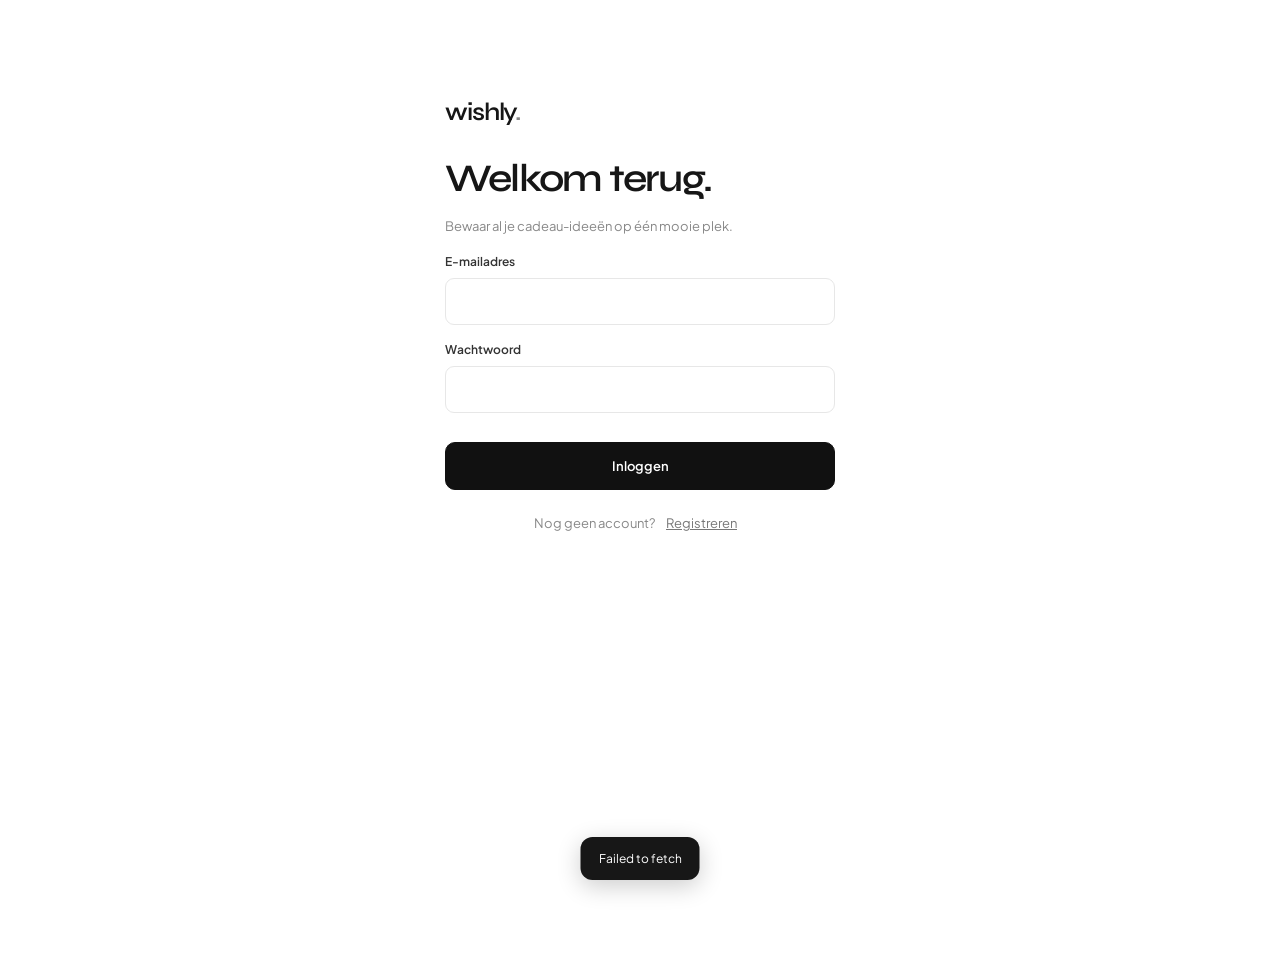
==== docs/index.html @ e37e59d4 "Add files via upload" ====
<!doctype html><html lang="nl"><head><meta charset="utf-8"><meta name="viewport" content="width=device-width,initial-scale=1,viewport-fit=cover"><meta name="theme-color" content="#ffffff"><meta name="description" content="Wishly, jouw persoonlijke verlanglijst."><link rel="manifest" href="./manifest.webmanifest"><link rel="icon" href="./icon.svg" type="image/svg+xml"><link rel="preconnect" href="https://fonts.googleapis.com"><link rel="preconnect" href="https://fonts.gstatic.com" crossorigin><link href="https://fonts.googleapis.com/css2?family=Plus+Jakarta+Sans:wght@300;400;500;600;700&family=Syne:wght@500;600;700&display=swap" rel="stylesheet"><link rel="stylesheet" href="./style.css?v=1.6.0"><script src="./config.js"></script><title>Wishly — Mijn wensen</title></head><body>

<div id="app"><div class="loading">Wishly<span class="dot">.</span></div></div>
<div id="toast" aria-live="polite"></div><script src="./app.js?v=1.6.0" defer></script></body></html>
---- docs/style.css ----
:root{font-family:Inter,-apple-system,BlinkMacSystemFont,"Segoe UI",sans-serif;color:#161616;background:#fff;font-synthesis:none;-webkit-font-smoothing:antialiased}*{box-sizing:border-box}body{margin:0;min-height:100vh}button,input,textarea,select{font:inherit}button{cursor:pointer}button:disabled{cursor:not-allowed;opacity:.5}a{color:inherit}button,a{-webkit-tap-highlight-color:transparent}svg{flex:none}.shell{max-width:760px;margin:auto;min-height:100dvh;padding:27px 18px 120px}.top{display:flex;align-items:center;justify-content:space-between;gap:12px}.eyebrow{font-size:9px;letter-spacing:2.2px;color:#a6a6a6;font-weight:700;margin-bottom:8px}.brand{font-size:25px;font-weight:790;letter-spacing:-1.55px;line-height:1}.brand span{color:#888}.small-actions{display:flex;gap:8px}.iconbtn{background:#fff;border:1px solid #eee;border-radius:50%;width:44px;height:44px;display:grid;place-items:center;color:#171717}.intro{margin-top:57px}.intro h1{font-size:clamp(36px,8vw,55px);letter-spacing:-2.9px;font-weight:720;line-height:1.1;margin:0}.intro p{color:#999;font-size:13px;margin:12px 0 0}.filters{display:flex;gap:8px;overflow-x:auto;scrollbar-width:none;padding:32px 0 20px;scroll-snap-type:x proximity}.filters::-webkit-scrollbar{display:none}.pill{white-space:nowrap;padding:10px 15px;border:1px solid #eaeaea;background:white;border-radius:999px;color:#646464;font-size:12px;font-weight:600;min-height:40px;scroll-snap-align:start}.pill.active{background:#151515;color:#fff;border-color:#151515}.gallery-tools{display:flex;align-items:center;justify-content:space-between;gap:12px;margin:0 0 13px}.item-count{font-size:12px;color:#919191}.item-count strong{color:#181818}.sort-wrap select{border:0;background:transparent;color:#777;max-width:180px;font-size:12px;padding:7px 0 7px 6px}.received-filter{display:flex;gap:8px;align-items:center;color:#a0a0a0;font-size:11px;margin:0 0 19px;cursor:pointer}.received-filter input{accent-color:#151515;width:15px;height:15px;margin:0}.gallery{display:grid;grid-template-columns:repeat(2,minmax(0,1fr));gap:10px;align-items:start}.tile{border:1px solid #ededed;background:#fafafa;padding:0;position:relative;border-radius:12px;overflow:hidden;aspect-ratio:1/1;max-height:260px;min-width:0;text-align:left;touch-action:manipulation}.tile img{width:100%;height:100%;object-fit:contain;display:block;transition:transform .25s}.tile:active img{transform:scale(1.035)}.placeholder{height:100%;display:grid;place-items:center;background:#f2f2f2;color:#bdbdbd;font-size:35px}.tile-category,.tile-price{position:absolute;z-index:1;max-width:calc(100% - 16px);white-space:nowrap;overflow:hidden;text-overflow:ellipsis;background:rgba(255,255,255,.97);border:1px solid rgba(0,0,0,.18);box-shadow:0 1px 5px rgba(0,0,0,.10);backdrop-filter:blur(12px);-webkit-backdrop-filter:blur(12px);color:#161616;border-radius:7px;padding:7px 9px;font-size:10px;font-weight:650;line-height:1.1}.tile-category{top:9px;right:9px}.tile-price{left:9px;bottom:9px;font-size:11px}.tile.received img{filter:grayscale(1);opacity:.63}.status{position:absolute;left:9px;top:9px;background:#111;color:white;border-radius:6px;padding:7px 9px;font-size:10px}.reserved-cover{position:absolute;inset:0;background:#ffffffe0;display:grid;place-items:center;font-size:12px;font-weight:650}.fab{position:fixed;bottom:max(20px,env(safe-area-inset-bottom));left:50%;transform:translateX(-50%);z-index:3;display:flex;align-items:center;justify-content:center;gap:9px;white-space:nowrap;padding:15px 22px;border:0;border-radius:100px;background:#111;color:#fff;font-size:13px;font-weight:650;box-shadow:0 8px 28px #0002;min-height:53px}.fab svg{width:19px;height:19px}.empty{text-align:center;padding:70px 18px}.empty-icon{display:flex;align-items:center;justify-content:center;margin:auto auto 16px;width:58px;height:58px;background:#f6f6f6;border-radius:50%;color:#888}.empty h2{margin:0;font-size:18px;letter-spacing:-.5px}.empty p{color:#999;font-size:13px;line-height:1.6}.empty .secondary{margin-top:12px}.primary,.secondary,.danger{display:inline-flex;justify-content:center;align-items:center;gap:9px;min-height:48px;border-radius:10px;padding:13px 17px;font-size:13px;font-weight:650;text-decoration:none}.primary{border:1px solid #111;background:#111;color:#fff}.secondary{border:1px solid #e4e4e4;color:#222;background:#fff}.danger{border:0;background:transparent;color:#777}.link{background:transparent;border:0;text-decoration:underline;padding:9px;color:#777}.dialog-open{overflow:hidden}.modal-bg{position:fixed;z-index:10;inset:0;background:#0008;display:flex;justify-content:center;align-items:flex-end}.sheet{background:white;width:min(100%,650px);max-height:96dvh;overflow:auto;overscroll-behavior:contain;border-radius:20px 20px 0 0;padding:10px 20px max(34px,env(safe-area-inset-bottom))}.sheet:before{content:'';display:block;width:34px;height:4px;border-radius:5px;background:#dedede;margin:1px auto 17px}.sheet-head{display:flex;justify-content:space-between;align-items:center;margin-bottom:24px}.sheet-head h2{font-size:15px;font-weight:700;letter-spacing:-.3px;margin:0}.close{border:0;background:#f5f5f5;width:36px;height:36px;border-radius:50%;font-size:22px;color:#333}.detail-photo{background:#f7f7f7;border-radius:12px;overflow:hidden}.hero{display:block;width:100%;height:min(48dvh,420px);max-height:420px;object-fit:contain}.detail-kicker{color:#888;text-transform:uppercase;letter-spacing:1.5px;font-weight:650;font-size:10px;margin:26px 0 10px}.detail-heading{display:flex;justify-content:space-between;align-items:baseline;gap:15px}.detail-title{font-size:26px;line-height:1.2;letter-spacing:-1px;margin:0;font-weight:720;min-width:0}.price{font-size:20px;font-weight:680;white-space:nowrap;letter-spacing:-.5px}.description{white-space:pre-wrap;color:#818181;font-size:13px;line-height:1.75;margin:17px 0}.detail-received{font-size:12px;color:#777}.buttons{display:flex;flex-wrap:wrap;gap:9px;margin:22px 0 0}.buttons>*{flex:1;text-align:center}.detail-actions{margin-top:34px}.detail-actions .primary{flex:2}.entry-intro{margin:0 0 19px}.entry-intro h3{font-size:23px;letter-spacing:-.8px;margin:0 0 7px}.entry-intro p{font-size:12px;color:#929292;margin:0}.entry-choices{display:grid;grid-template-columns:repeat(3,minmax(0,1fr));gap:8px;margin-bottom:20px}.entry-choice{border:1px solid #ebebeb;background:white;border-radius:11px;padding:14px 4px;display:flex;flex-direction:column;align-items:center;justify-content:center;gap:10px;color:#707070;min-height:81px;font-size:11px;font-weight:600}.entry-choice.selected{border-color:#141414;background:#f7f7f7;color:#151515}.entry-choice svg{width:21px;height:21px}.import-panel{background:#fafafa;border:1px solid #f0f0f0;border-radius:12px;padding:4px 15px}.field{margin:17px 0}.field label:not(.upload-zone){display:block;font-size:12px;font-weight:650;color:#333;margin-bottom:9px}.field input:not([type=file]),.field textarea,.field select{display:block;width:100%;border:1px solid #e7e7e7;background:white;border-radius:9px;min-height:47px;padding:12px 13px;font-size:13px;color:#222;outline:none}.field input:focus,.field textarea:focus,.field select:focus{border-color:#555}.field textarea{resize:vertical;min-height:94px}.field input::placeholder,.field textarea::placeholder{color:#b3b3b3}.input-with-action{display:flex;gap:7px}.input-with-action input{flex:1;min-width:0}.input-with-action button{flex:none}.form-hint{font-size:11px;color:#a1a1a1;line-height:1.6;margin:9px 0 4px}.upload-zone{display:flex;align-items:center;gap:10px;border:1px dashed #d5d5d5;border-radius:10px;padding:15px;font-size:12px;font-weight:650;background:white;cursor:pointer;flex-wrap:wrap}.upload-zone small{font-size:10px;color:#999;font-weight:400;width:100%;padding-left:30px}.preview{display:block;margin-top:12px;width:112px;height:112px;object-fit:cover;border-radius:8px}.form-divider{margin:29px 0 18px;border-top:1px solid #ededed;position:relative}.form-divider span{position:relative;top:-8px;background:white;padding-right:12px;font-size:9px;letter-spacing:1.6px;color:#999;font-weight:700}.field-row{display:grid;grid-template-columns:1fr 1fr;gap:13px}.required{color:#888}.optional{font-weight:400;color:#999}.received-toggle{display:flex;align-items:center;gap:10px;font-size:12px;margin:20px 0}.received-toggle input{accent-color:#111;width:17px;height:17px}.form-actions{display:flex;flex-direction:column}.form-actions .primary{width:100%}.form-actions .danger{align-self:center}.row{display:flex;align-items:center;gap:9px}.grow{flex:1;min-width:0}.sharebox{background:#f7f7f7;border:1px solid #eee;border-radius:9px;padding:14px;word-break:break-word;font-size:12px}.auth{width:min(100%,430px);margin:80px auto;padding:20px}.auth h1{font-size:39px;letter-spacing:-1.8px;margin:30px 0 8px}.auth p{color:#888;font-size:13px;line-height:1.7}.auth .primary{width:100%;margin-top:12px}.section-title{color:#888;font-size:12px;margin-top:22px}.logout{margin-top:18px}.loading{text-align:center;margin:90px 0;font-size:32px;font-weight:700;letter-spacing:-1.5px}.dot{color:#888}#toast{display:none;position:fixed;z-index:100;bottom:20px;left:50%;transform:translateX(-50%);max-width:min(90vw,450px);border-radius:12px;background:#171717;color:#fff;font-size:12px;padding:14px 18px;box-shadow:0 6px 25px #0003;text-align:center}.sr-only{position:absolute!important;width:1px!important;height:1px!important;padding:0!important;overflow:hidden!important;clip:rect(0,0,0,0)!important;white-space:nowrap!important;border:0!important}[hidden]{display:none!important}:is(button,a,input,select,textarea):focus-visible{outline:2px solid #444;outline-offset:3px}@media(min-width:650px){.shell{padding:45px 28px 130px}.gallery{gap:15px}.tile{border-radius:14px}.fab{left:auto;right:max(24px,calc((100vw - 760px)/2 + 28px));transform:none}.modal-bg{align-items:center}.sheet{border-radius:20px;max-height:91dvh;padding:23px 28px 30px}.sheet:before{display:none}}@media(prefers-reduced-motion:reduce){.tile img{transition:none}}

/* Wishly 1.4.2: compact responsive product images */
@media(min-width:650px){.gallery{grid-template-columns:repeat(3,minmax(0,1fr))}.tile{max-height:240px}}
@media(max-width:360px){.tile-category,.tile-price{padding:5px 6px;font-size:9px}.tile{border-radius:9px}}

/* Wishly 1.4.3: fixed design typography (not a user setting). */
:root{font-family:"Plus Jakarta Sans",-apple-system,BlinkMacSystemFont,"Segoe UI",sans-serif;font-weight:400}
h1,h2,h3,h4,h5,h6,.brand,.loading,.detail-title,.entry-intro h3,.auth h1,.empty h2{font-family:"Syne",sans-serif;font-weight:600}
.brand,.intro h1,.detail-title,.auth h1{letter-spacing:-.045em}
.intro h1,.detail-title,.entry-intro h3,.auth h1,.empty h2{font-weight:600}
.intro p,.description,.auth p,.entry-intro p,.form-hint{font-weight:400}
.pill,.tile-category,.tile-price,.primary,.secondary,.fab,.field label:not(.upload-zone),.entry-choice{font-weight:600}
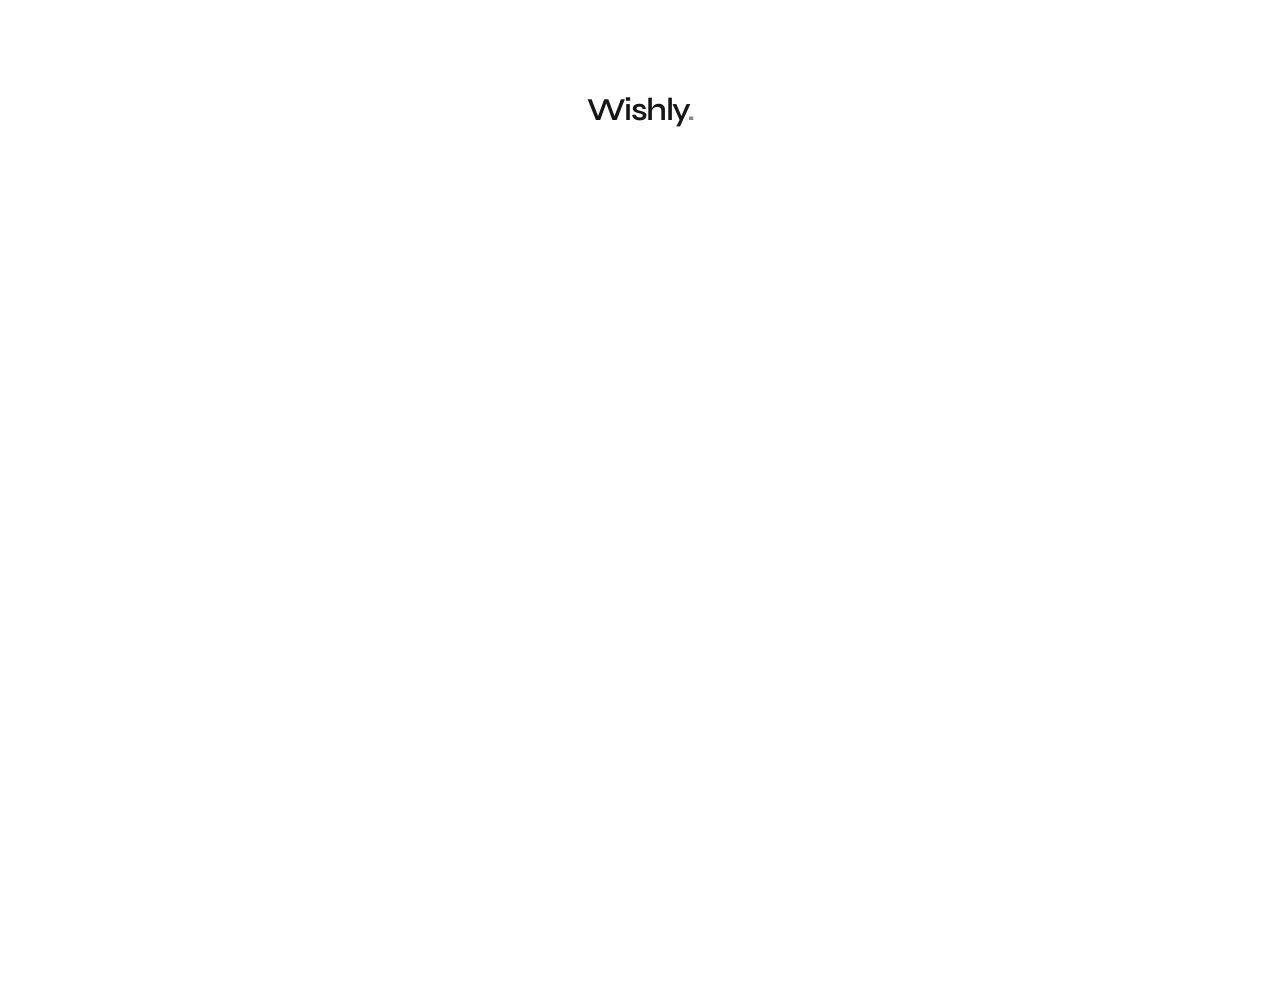
==== commit 300066bf: "Add files via upload" ====
--- a/docs/index.html
+++ b/docs/index.html
@@ -1,4 +1 @@
-<!doctype html><html lang="nl"><head><meta charset="utf-8"><meta name="viewport" content="width=device-width,initial-scale=1,viewport-fit=cover"><meta name="theme-color" content="#ffffff"><meta name="description" content="Wishly, jouw persoonlijke verlanglijst."><link rel="manifest" href="./manifest.webmanifest"><link rel="icon" href="./icon.svg" type="image/svg+xml"><link rel="preconnect" href="https://fonts.googleapis.com"><link rel="preconnect" href="https://fonts.gstatic.com" crossorigin><link href="https://fonts.googleapis.com/css2?family=Plus+Jakarta+Sans:wght@300;400;500;600;700&family=Syne:wght@500;600;700&display=swap" rel="stylesheet"><link rel="stylesheet" href="./style.css?v=1.6.0"><script src="./config.js"></script><title>Wishly — Mijn wensen</title></head><body>
-
-<div id="app"><div class="loading">Wishly<span class="dot">.</span></div></div>
-<div id="toast" aria-live="polite"></div><script src="./app.js?v=1.6.0" defer></script></body></html>
+<!doctype html><html lang="nl"><head><meta charset="utf-8"><meta name="viewport" content="width=device-width,initial-scale=1,viewport-fit=cover"><meta name="theme-color" content="#ffffff"><meta name="description" content="Wishly, jouw persoonlijke verlanglijst."><link rel="manifest" href="./manifest.webmanifest"><link rel="icon" href="./icon.svg" type="image/svg+xml"><link rel="preconnect" href="https://fonts.googleapis.com"><link rel="preconnect" href="https://fonts.gstatic.com" crossorigin><link href="https://fonts.googleapis.com/css2?family=Plus+Jakarta+Sans:wght@300;400;500;600;700&family=Syne:wght@500;600;700&display=swap" rel="stylesheet"><link rel="stylesheet" href="./style.css?v=2.0.1"><script src="./config.js?v=2.0.1"></script><title>Wishly — Mijn wensen</title></head><body><div id="app"><div class="loading">Wishly<span class="dot">.</span></div></div><div id="toast" aria-live="polite"></div><script type="module" src="./app.js?v=2.0.1"></script></body></html>
--- a/docs/style.css
+++ b/docs/style.css
@@ -11,3 +11,10 @@
 .intro h1,.detail-title,.entry-intro h3,.auth h1,.empty h2{font-weight:600}
 .intro p,.description,.auth p,.entry-intro p,.form-hint{font-weight:400}
 .pill,.tile-category,.tile-price,.primary,.secondary,.fab,.field label:not(.upload-zone),.entry-choice{font-weight:600}
+/* Wishly 2: vastgelegde typografie */
+:root{font-family:'Plus Jakarta Sans',system-ui,-apple-system,sans-serif}
+h1,h2,h3,.brand,.detail-title,.entry-intro h3{font-family:'Syne',sans-serif;font-weight:600}
+.tile img{object-fit:contain;max-width:100%;max-height:100%;}
+.tile-category,.tile-price{background:#fff;border:1px solid #c9c9c9;box-shadow:0 1px 6px #0002;font-weight:600}
+
+.forgot-wrap{text-align:center;margin:5px 0}.forgot-wrap .link{font-size:12px}
